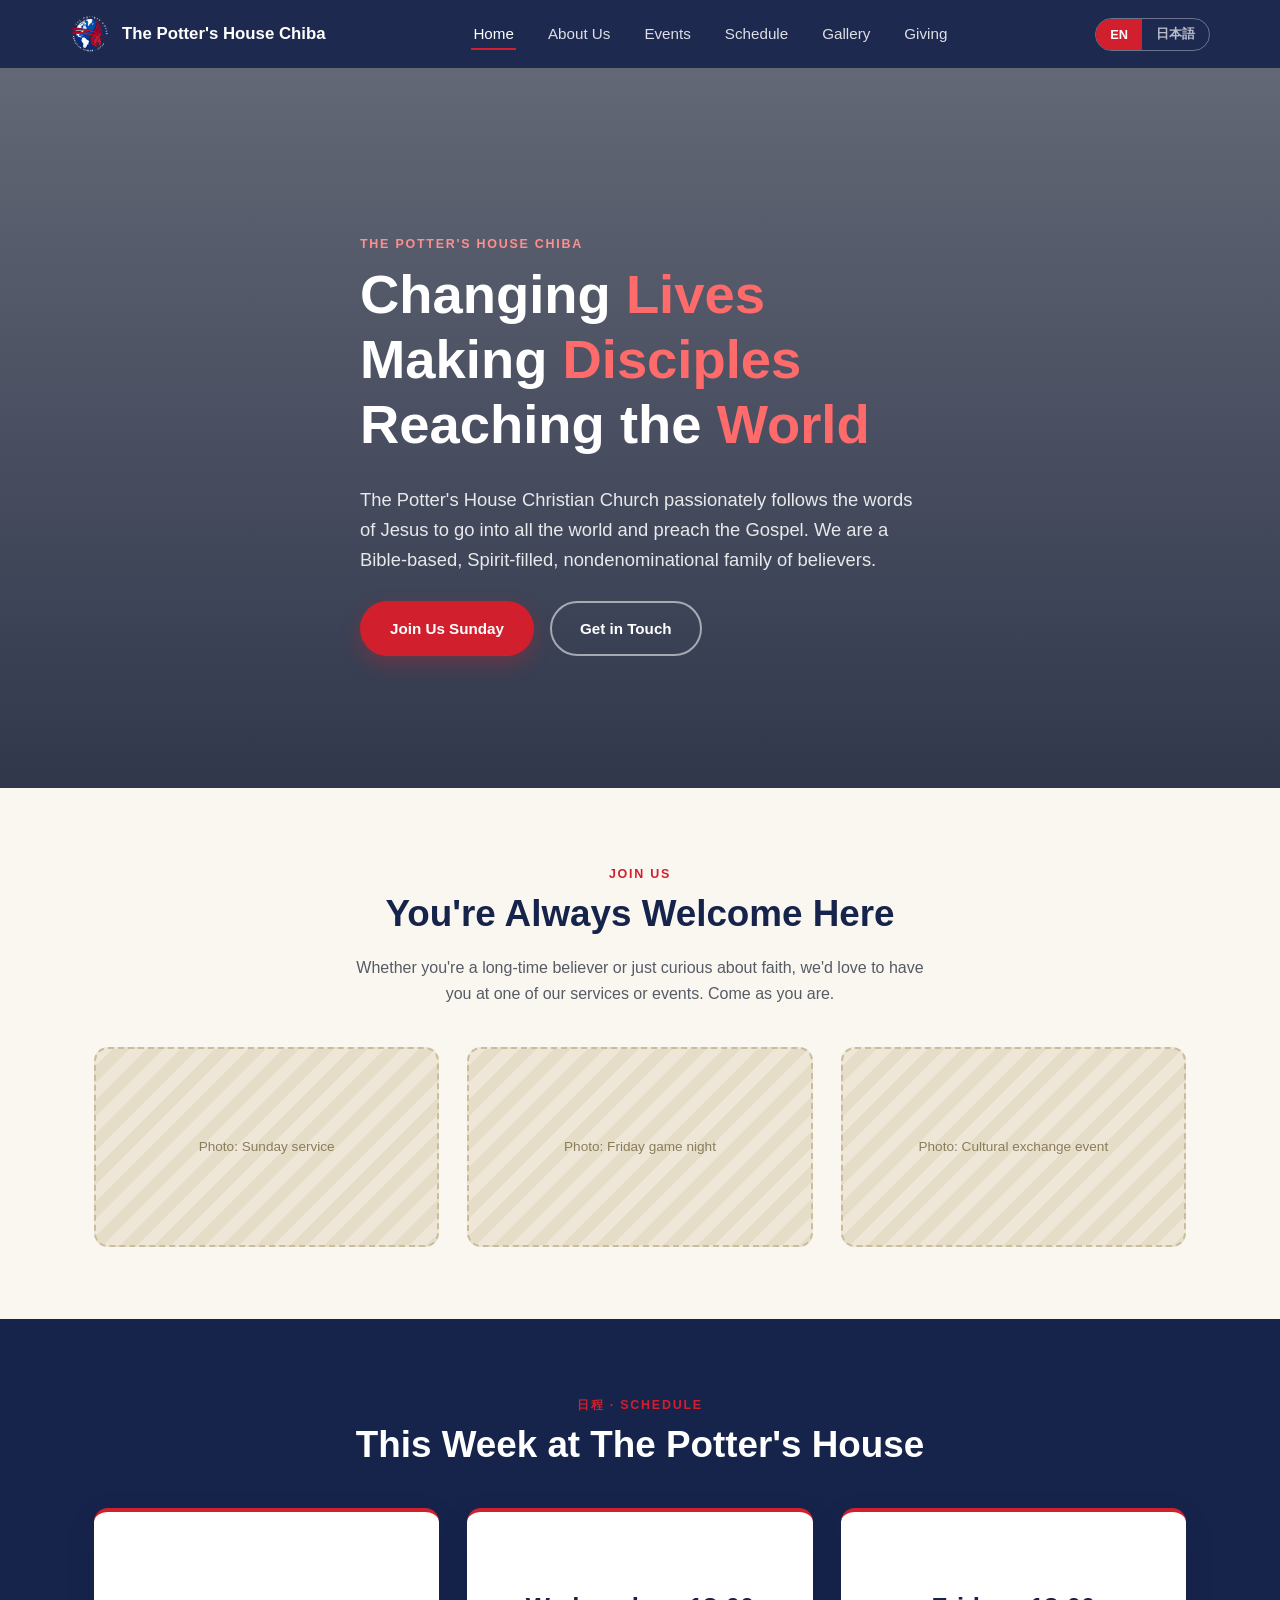
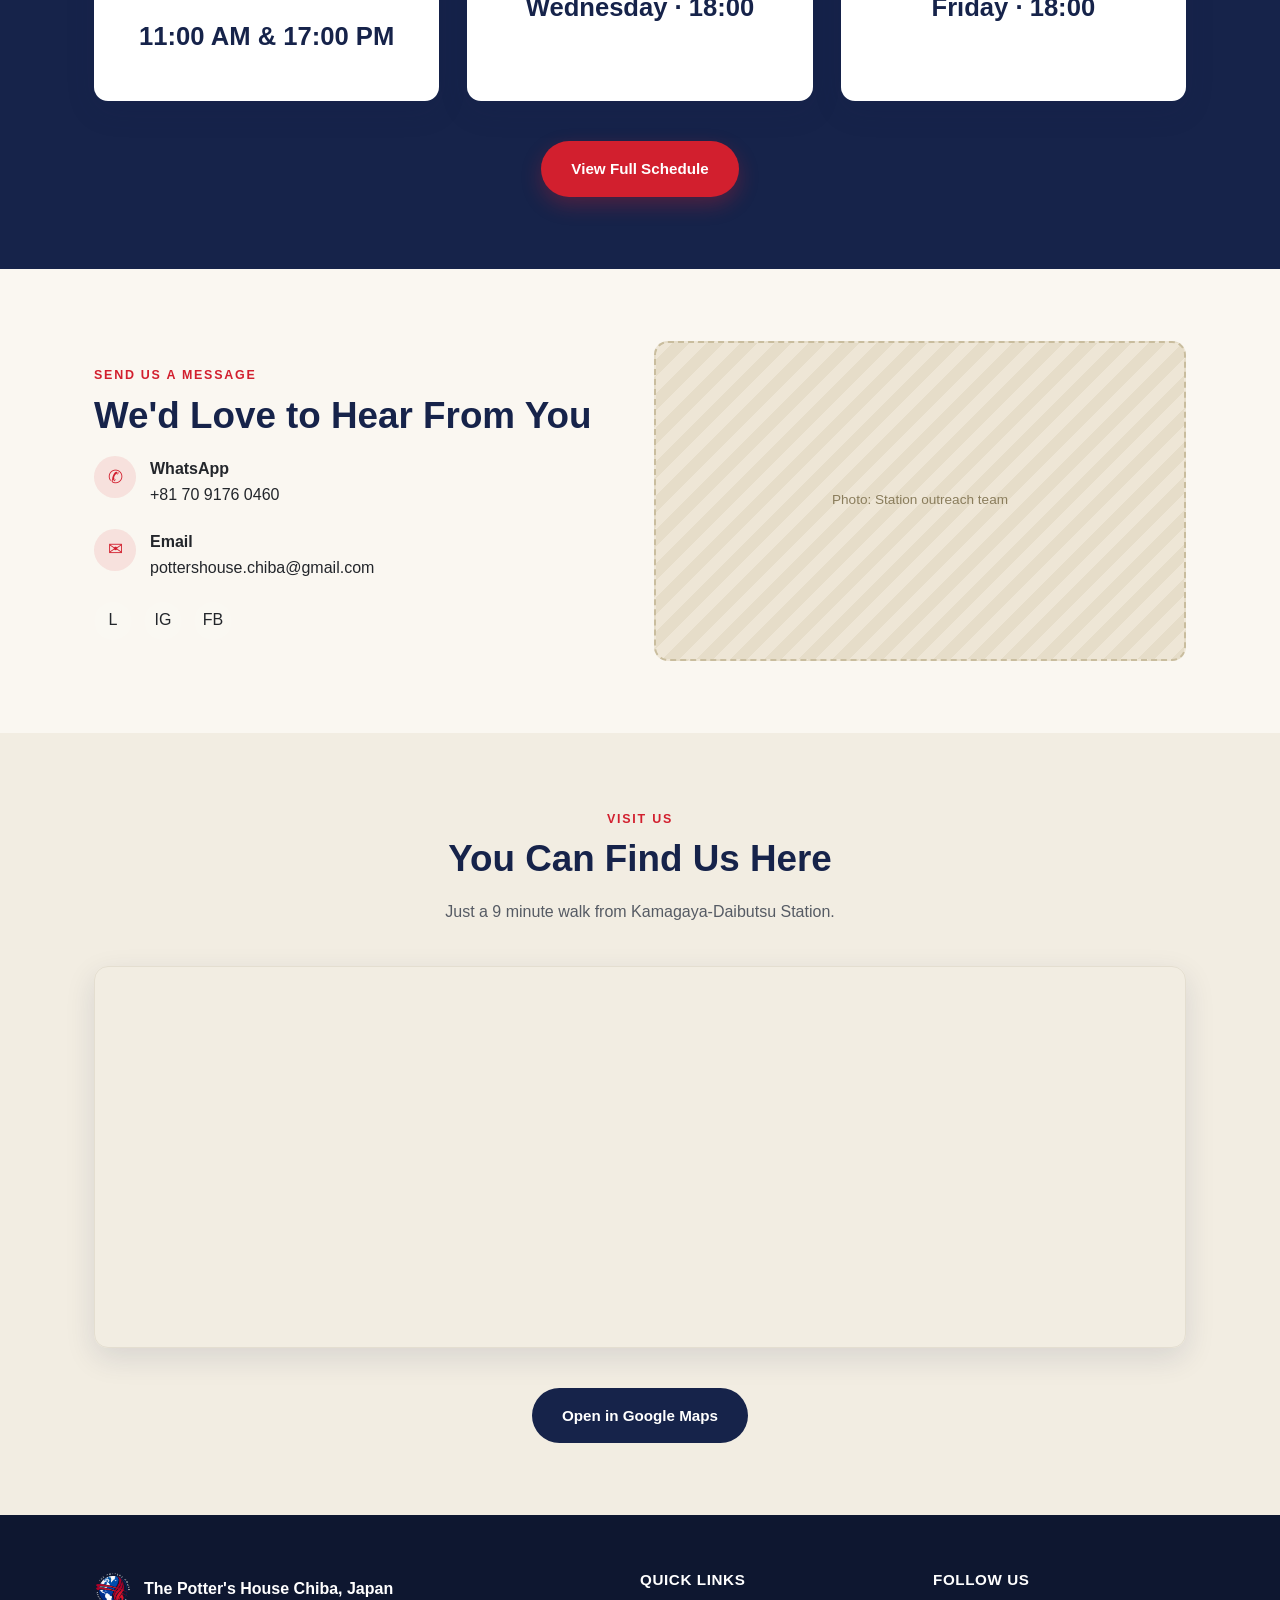
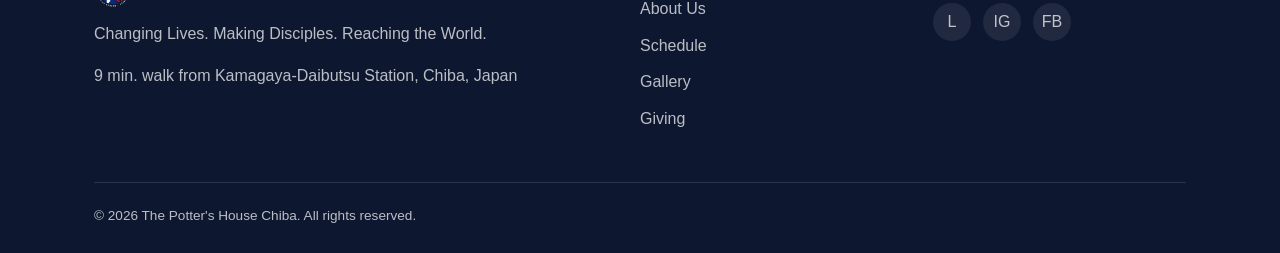
==== index.html @ e12b0f7c "Initial setup" ====
<!doctype html>
<html lang="en">
<head>
<meta charset="UTF-8" />
<meta name="viewport" content="width=device-width, initial-scale=1.0" />
<title>The Potter's House Chiba — Changing Lives, Making Disciples, Reaching the World</title>
<meta name="description" content="The Potter's House Chiba is a warm, welcoming church community in Chiba, Japan — 9 minutes from Kamagaya-Daibutsu Station. Join us Sundays." />
<link rel="icon" href="images/logo.png" />
<link rel="stylesheet" href="css/style.css" />
</head>
<body>

<header class="site-header">
  <div class="container nav">
    <a href="index.html" class="nav-brand">
      <img src="images/logo.png" alt="The Potter's House Chiba logo" />
      <span>The Potter's House Chiba</span>
    </a>
    <ul class="nav-links">
      <li><a href="index.html" aria-current="page" data-i18n="nav.home">Home</a></li>
      <li><a href="about.html" data-i18n="nav.about">About Us</a></li>
      <li><a href="events.html" data-i18n="nav.events">Events</a></li>
      <li><a href="schedule.html" data-i18n="nav.schedule">Schedule</a></li>
      <li><a href="gallery.html" data-i18n="nav.gallery">Gallery</a></li>
      <li><a href="giving.html" data-i18n="nav.giving">Giving</a></li>
    </ul>
    <div class="nav-actions">
      <div class="lang-toggle">
        <button data-lang="en" class="active">EN</button>
        <button data-lang="ja">日本語</button>
      </div>
      <button class="nav-toggle" aria-label="Toggle menu" aria-expanded="false">☰</button>
    </div>
  </div>
</header>

<section class="hero" style="background-image: linear-gradient(rgba(14,23,48,.2), rgba(14,23,48,.2)), url('images/gallery/church-service-1.jpg');">
  <div class="container hero-inner">
    <span class="eyebrow" data-i18n="home.hero.eyebrow" style="color:#ff8f8f;">The Potter's House Chiba</span>
    <h1>
      <span data-i18n="home.hero.line1" data-i18n-html>Changing <span class="tagline-red">Lives</span></span><br/>
      <span data-i18n="home.hero.line2" data-i18n-html>Making <span class="tagline-red">Disciples</span></span><br/>
      <span data-i18n="home.hero.line3" data-i18n-html>Reaching the <span class="tagline-red">World</span></span>
    </h1>
    <p class="lead" data-i18n="home.hero.lead">The Potter's House Christian Church passionately follows the words of Jesus to go into all the world and preach the Gospel. We are a Bible-based, Spirit-filled, nondenominational family of believers.</p>
    <div class="hero-cta">
      <a href="schedule.html" class="btn btn-primary" data-i18n="home.hero.cta1">Join Us Sunday</a>
      <a href="#contact" class="btn btn-ghost" data-i18n="home.hero.cta2">Get in Touch</a>
    </div>
  </div>
</section>

<section class="section">
  <div class="container section-head">
    <span class="eyebrow" data-i18n="home.join.eyebrow">Join Us</span>
    <h2 data-i18n="home.join.title">You're Always Welcome Here</h2>
    <p data-i18n="home.join.body">Whether you're a long-time believer or just curious about faith, we'd love to have you at one of our services or events. Come as you are.</p>
  </div>
  <div class="container grid grid-3">
    <div class="photo-slot" style="min-height:200px;">
      <img src="images/gallery/church-service-2.jpg" alt="Church service" onerror="this.style.display='none'" />
      <span>Photo: Sunday service</span>
    </div>
    <div class="photo-slot" style="min-height:200px;">
      <img src="images/gallery/friday-1.jpg" alt="Friday game night" onerror="this.style.display='none'" />
      <span>Photo: Friday game night</span>
    </div>
    <div class="photo-slot" style="min-height:200px;">
      <img src="images/gallery/culture-1.jpg" alt="Cultural exchange event" onerror="this.style.display='none'" />
      <span>Photo: Cultural exchange event</span>
    </div>
  </div>
</section>

<section class="section section--navy">
  <div class="container section-head">
    <span class="eyebrow" data-i18n="home.schedule.eyebrow">日程 · Schedule</span>
    <h2 data-i18n="home.schedule.title">This Week at The Potter's House</h2>
  </div>
  <div class="container grid grid-3">
    <div class="schedule-card">
      <h3 data-i18n="home.schedule.sunday">Sunday Worship Service</h3>
      <div class="time" data-i18n="home.schedule.sundayTimes">11:00 AM &amp; 17:00 PM</div>
    </div>
    <div class="schedule-card">
      <h3 data-i18n="home.schedule.wednesday">Midweek Bible Study</h3>
      <div class="time" data-i18n="home.schedule.wednesdayTimes">Wednesday · 18:00</div>
    </div>
    <div class="schedule-card">
      <h3 data-i18n="home.schedule.friday">Friday Special Events</h3>
      <div class="time" data-i18n="home.schedule.fridayTimes">Friday · 18:00</div>
    </div>
  </div>
  <div class="container center mt-lg">
    <a href="schedule.html" class="btn btn-primary" data-i18n="home.schedule.cta">View Full Schedule</a>
  </div>
</section>

<section class="section" id="contact">
  <div class="container grid grid-2" style="align-items:center;">
    <div>
      <span class="eyebrow" data-i18n="home.contact.eyebrow">Send Us a Message</span>
      <h2 data-i18n="home.contact.title">We'd Love to Hear From You</h2>

      <div class="info-row">
        <div class="icon">✆</div>
        <div>
          <strong data-i18n="home.contact.whatsappLabel">WhatsApp</strong><br/>
          <a href="https://wa.me/817091760460">+81 70 9176 0460</a>
        </div>
      </div>
      <div class="info-row">
        <div class="icon">✉</div>
        <div>
          <strong data-i18n="home.contact.emailLabel">Email</strong><br/>
          <a href="mailto:pottershouse.chiba@gmail.com">pottershouse.chiba@gmail.com</a>
        </div>
      </div>
      <div class="social-row">
        <a href="https://line.me/ti/p/52zVmssypJ" aria-label="LINE" title="LINE">L</a>
        <a href="https://www.instagram.com/pottershouse.chiba/" aria-label="Instagram" title="Instagram">IG</a>
        <a href="https://www.facebook.com/share/17evRF8eto/?mibextid=wwXIfr" aria-label="Facebook" title="Facebook">FB</a>
      </div>
    </div>
    <div class="photo-slot" style="min-height:320px;">
      <img src="images/gallery/station-1.jpg" alt="Station outreach" onerror="this.style.display='none'" />
      <span>Photo: Station outreach team</span>
    </div>
  </div>
</section>

<section class="section section--cream-deep">
  <div class="container section-head">
    <span class="eyebrow" data-i18n="home.map.eyebrow">Visit Us</span>
    <h2 data-i18n="home.map.title">You Can Find Us Here</h2>
    <p data-i18n="home.map.body">Just a 9 minute walk from Kamagaya-Daibutsu Station.</p>
  </div>
  <div class="container">
    <div class="map-wrap">
      <iframe
        src="https://www.google.com/maps?q=Shin-Kamagaya-Daibutsu+Station,Kamagaya,Chiba,Japan&output=embed"
        loading="lazy" referrerpolicy="no-referrer-when-downgrade" title="Map to The Potter's House Chiba"></iframe>
    </div>
    <div class="center mt-lg">
      <a href="https://maps.app.goo.gl/LSvxY28zUw3hSayD7" class="btn btn-navy" target="_blank" rel="noopener" data-i18n="home.map.cta">Open in Google Maps</a>
    </div>
  </div>
</section>

<footer class="site-footer">
  <div class="container">
    <div class="footer-grid">
      <div>
        <div class="footer-brand">
          <img src="images/logo.png" alt="Logo" />
          <span data-i18n="footer.name">The Potter's House Chiba, Japan</span>
        </div>
        <p data-i18n="footer.tagline">Changing Lives. Making Disciples. Reaching the World.</p>
        <p data-i18n="footer.address">9 min. walk from Kamagaya-Daibutsu Station, Chiba, Japan</p>
      </div>
      <div>
        <h4 data-i18n="footer.quicklinks">Quick Links</h4>
        <ul class="footer-links">
          <li><a href="about.html" data-i18n="nav.about">About Us</a></li>
          <li><a href="schedule.html" data-i18n="nav.schedule">Schedule</a></li>
          <li><a href="gallery.html" data-i18n="nav.gallery">Gallery</a></li>
          <li><a href="giving.html" data-i18n="nav.giving">Giving</a></li>
        </ul>
      </div>
      <div>
        <h4 data-i18n="footer.follow">Follow Us</h4>
        <div class="social-row">
          <a href="https://line.me/ti/p/52zVmssypJ" aria-label="LINE">L</a>
          <a href="https://www.instagram.com/pottershouse.chiba/" aria-label="Instagram">IG</a>
          <a href="https://www.facebook.com/share/17evRF8eto/?mibextid=wwXIfr" aria-label="Facebook">FB</a>
        </div>
      </div>
    </div>
    <div class="footer-bottom">
      <span data-i18n="footer.rights">© 2026 The Potter's House Chiba. All rights reserved.</span>
    </div>
  </div>
</footer>

<script src="js/translations.js"></script>
<script src="js/main.js"></script>
</body>
</html>
---- css/style.css ----
/* ===========================================================
   Potter's House Chiba — Design System
   Warm & modern: off-white base, navy + red from the church logo
   =========================================================== */

:root {
  --navy: #16234a;
  --navy-deep: #0e1730;
  --red: #d21f2e;
  --red-deep: #a3131f;
  --cream: #faf7f1;
  --cream-deep: #f2ede2;
  --ink: #23262b;
  --ink-soft: #565b64;
  --line: #e4ded0;
  --white: #ffffff;

  --font-head: "Poppins", "Hiragino Sans", "Yu Gothic", sans-serif;
  --font-body: "Inter", "Hiragino Sans", "Yu Gothic", sans-serif;

  --radius: 14px;
  --shadow: 0 10px 30px rgba(22, 35, 74, 0.12);
  --container: 1140px;
}

* { box-sizing: border-box; }
html { scroll-behavior: smooth; }

body {
  margin: 0;
  background: var(--cream);
  color: var(--ink);
  font-family: var(--font-body);
  line-height: 1.65;
  -webkit-font-smoothing: antialiased;
}

img { max-width: 100%; display: block; }

h1, h2, h3, h4 {
  font-family: var(--font-head);
  color: var(--navy);
  margin: 0 0 0.5em;
  line-height: 1.2;
  font-weight: 700;
}

h1 { font-size: clamp(2.1rem, 4.5vw, 3.4rem); }
h2 { font-size: clamp(1.6rem, 3vw, 2.3rem); }
h3 { font-size: clamp(1.15rem, 2vw, 1.5rem); }

p { margin: 0 0 1em; }
a { color: inherit; text-decoration: none; }

.container {
  max-width: var(--container);
  margin: 0 auto;
  padding: 0 24px;
}

.eyebrow {
  display: inline-block;
  font-family: var(--font-head);
  font-size: 0.78rem;
  font-weight: 700;
  letter-spacing: 0.14em;
  text-transform: uppercase;
  color: var(--red);
  margin-bottom: 0.6em;
}

.section {
  padding: 72px 0;
}
.section--tight { padding: 48px 0; }
.section--navy { background: var(--navy); color: rgba(255,255,255,0.9); }
.section--navy h2, .section--navy h3 { color: var(--white); }
.section--cream-deep { background: var(--cream-deep); }

.section-head {
  max-width: 640px;
  margin: 0 auto 2.5rem;
  text-align: center;
}
.section-head p { color: var(--ink-soft); }
.section--navy .section-head p { color: rgba(255,255,255,0.75); }

/* ---------- Buttons ---------- */
.btn {
  display: inline-flex;
  align-items: center;
  gap: 8px;
  font-family: var(--font-head);
  font-weight: 600;
  font-size: 0.95rem;
  padding: 13px 28px;
  border-radius: 999px;
  border: 2px solid transparent;
  cursor: pointer;
  transition: transform 0.15s ease, box-shadow 0.15s ease, background 0.15s ease, color 0.15s ease;
}
.btn:hover { transform: translateY(-2px); }
.btn-primary { background: var(--red); color: var(--white); box-shadow: 0 8px 20px rgba(210,31,46,0.3); }
.btn-primary:hover { background: var(--red-deep); }
.btn-ghost { background: transparent; border-color: rgba(255,255,255,0.55); color: var(--white); }
.btn-ghost:hover { background: rgba(255,255,255,0.12); }
.btn-navy { background: var(--navy); color: var(--white); }
.btn-navy:hover { background: var(--navy-deep); }

/* ---------- Header / Nav ---------- */
.site-header {
  position: sticky;
  top: 0;
  z-index: 100;
  background: rgba(22, 35, 74, 0.97);
  backdrop-filter: blur(6px);
}
.nav {
  display: flex;
  align-items: center;
  justify-content: space-between;
  padding: 14px 0;
}
.nav-brand {
  display: flex;
  align-items: center;
  gap: 12px;
  color: var(--white);
  font-family: var(--font-head);
  font-weight: 700;
  font-size: 1.05rem;
}
.nav-brand img { height: 40px; width: 40px; }
.nav-links {
  display: flex;
  align-items: center;
  gap: 30px;
  list-style: none;
  margin: 0;
  padding: 0;
}
.nav-links a {
  color: rgba(255,255,255,0.85);
  font-weight: 500;
  font-size: 0.95rem;
  padding: 6px 2px;
  border-bottom: 2px solid transparent;
  transition: border-color 0.15s ease, color 0.15s ease;
}
.nav-links a:hover,
.nav-links a[aria-current="page"] {
  color: var(--white);
  border-bottom-color: var(--red);
}
.nav-actions { display: flex; align-items: center; gap: 14px; }

.lang-toggle {
  display: flex;
  border: 1px solid rgba(255,255,255,0.35);
  border-radius: 999px;
  overflow: hidden;
  font-family: var(--font-head);
  font-size: 0.8rem;
  font-weight: 700;
}
.lang-toggle button {
  background: transparent;
  border: none;
  color: rgba(255,255,255,0.7);
  padding: 7px 14px;
  cursor: pointer;
  font-family: inherit;
  font-size: inherit;
  font-weight: inherit;
}
.lang-toggle button.active { background: var(--red); color: var(--white); }

.nav-toggle {
  display: none;
  background: none;
  border: none;
  color: var(--white);
  font-size: 1.6rem;
  cursor: pointer;
  padding: 4px 8px;
}

@media (max-width: 860px) {
  .nav-toggle { display: block; }
  .nav-links {
    position: absolute;
    top: 100%;
    left: 0;
    right: 0;
    background: var(--navy-deep);
    flex-direction: column;
    align-items: flex-start;
    gap: 0;
    padding: 8px 24px 20px;
    display: none;
  }
  .nav-links.open { display: flex; }
  .nav-links li { width: 100%; }
  .nav-links a { display: block; padding: 12px 0; border-bottom: 1px solid rgba(255,255,255,0.08); }
  .nav-actions { gap: 10px; }
}

/* ---------- Hero ---------- */
.hero {
  position: relative;
  min-height: 80vh;
  display: flex;
  align-items: center;
  color: var(--white);
  background-size: cover;
  background-position: center;
  overflow: hidden;
}
.hero::before {
  content: "";
  position: absolute; inset: 0;
  background: linear-gradient(180deg, rgba(14,23,48,0.55) 0%, rgba(14,23,48,0.82) 100%);
}
.hero-inner { position: relative; z-index: 1; padding: 100px 0 70px; }
.hero h1 { color: var(--white); }
.hero .tagline-red { color: #ff6b6b; }
.hero p.lead {
  font-size: 1.15rem;
  max-width: 560px;
  color: rgba(255,255,255,0.88);
}
.hero-cta { display: flex; gap: 16px; flex-wrap: wrap; margin-top: 1.6rem; }

.page-hero {
  position: relative;
  padding: 130px 0 60px;
  color: var(--white);
  background-size: cover;
  background-position: center;
  text-align: center;
}
.page-hero::before {
  content: "";
  position: absolute; inset: 0;
  background: rgba(14,23,48,0.72);
}
.page-hero .container { position: relative; z-index: 1; }
.page-hero h1 { color: var(--white); }

/* ---------- Cards / grids ---------- */
.grid {
  display: grid;
  gap: 28px;
}
.grid-3 { grid-template-columns: repeat(3, 1fr); }
.grid-2 { grid-template-columns: repeat(2, 1fr); }
@media (max-width: 860px) {
  .grid-3, .grid-2 { grid-template-columns: 1fr; }
}

.card {
  background: var(--white);
  border-radius: var(--radius);
  box-shadow: var(--shadow);
  padding: 30px;
  border: 1px solid var(--line);
}
.card h3 { margin-bottom: 0.4em; }

.vision-card {
  text-align: center;
  padding: 34px 24px;
}
.vision-card .num {
  font-family: var(--font-head);
  font-weight: 700;
  color: var(--red);
  font-size: 0.85rem;
  letter-spacing: 0.1em;
}

/* ---------- Photo placeholder (real photo not yet supplied) ---------- */
.photo-slot {
  position: relative;
  display: flex;
  align-items: center;
  justify-content: center;
  text-align: center;
  background: repeating-linear-gradient(135deg, #eee6d6, #eee6d6 12px, #e6ddc9 12px, #e6ddc9 24px);
  border: 2px dashed #c9bd9e;
  border-radius: var(--radius);
  color: #8a7d5c;
  font-size: 0.85rem;
  padding: 20px;
  min-height: 220px;
  overflow: hidden;
}
.photo-slot img { position: absolute; inset: 0; width: 100%; height: 100%; object-fit: cover; border: none; }
.photo-slot span { position: relative; z-index: 1; max-width: 220px; }

/* ---------- Footer ---------- */
.site-footer {
  background: var(--navy-deep);
  color: rgba(255,255,255,0.72);
  padding: 56px 0 26px;
}
.footer-grid {
  display: grid;
  grid-template-columns: 2fr 1fr 1fr;
  gap: 40px;
  margin-bottom: 40px;
}
@media (max-width: 760px) {
  .footer-grid { grid-template-columns: 1fr; gap: 30px; }
}
.footer-brand { display: flex; align-items: center; gap: 12px; color: var(--white); font-family: var(--font-head); font-weight: 700; margin-bottom: 12px; }
.footer-brand img { height: 38px; width: 38px; }
.site-footer h4 { color: var(--white); font-size: 0.95rem; letter-spacing: 0.04em; text-transform: uppercase; }
.site-footer a:hover { color: var(--white); }
.footer-links { list-style: none; padding: 0; margin: 0; }
.footer-links li { margin-bottom: 10px; }
.social-row { display: flex; gap: 12px; margin-top: 14px; }
.social-row a {
  width: 38px; height: 38px;
  display: flex; align-items: center; justify-content: center;
  background: rgba(255,255,255,0.08);
  border-radius: 50%;
  transition: background 0.15s ease;
}
.social-row a:hover { background: var(--red); }
.footer-bottom {
  border-top: 1px solid rgba(255,255,255,0.12);
  padding-top: 22px;
  font-size: 0.85rem;
  display: flex;
  justify-content: space-between;
  flex-wrap: wrap;
  gap: 10px;
}

/* ---------- Utility ---------- */
.stack { display: flex; flex-direction: column; gap: 10px; }
.center { text-align: center; }
.mt-lg { margin-top: 2.5rem; }
.badge {
  display: inline-block;
  background: rgba(210,31,46,0.1);
  color: var(--red-deep);
  font-family: var(--font-head);
  font-weight: 600;
  font-size: 0.78rem;
  padding: 4px 12px;
  border-radius: 999px;
}

/* ---------- Statement of Faith list ---------- */
.faith-list { list-style: none; padding: 0; margin: 0; display: flex; flex-direction: column; gap: 20px; }
.faith-list li {
  position: relative;
  padding-left: 28px;
  color: var(--ink-soft);
}
.faith-list li::before {
  content: "✝";
  position: absolute;
  left: 0;
  color: var(--red);
  font-weight: 700;
}

.review-notice {
  background: #fff6ea;
  border: 1px solid #f0d9a8;
  color: #7a5c1e;
  border-radius: 10px;
  padding: 14px 18px;
  font-size: 0.85rem;
  margin-bottom: 1.5rem;
}

/* ---------- Gallery ---------- */
.filter-row {
  display: flex;
  flex-wrap: wrap;
  gap: 10px;
  justify-content: center;
  margin-bottom: 2.5rem;
}
.filter-btn {
  font-family: var(--font-head);
  font-weight: 600;
  font-size: 0.85rem;
  padding: 9px 20px;
  border-radius: 999px;
  border: 1px solid var(--line);
  background: var(--white);
  color: var(--ink-soft);
  cursor: pointer;
  transition: all 0.15s ease;
}
.filter-btn:hover { border-color: var(--red); color: var(--red); }
.filter-btn.active { background: var(--navy); border-color: var(--navy); color: var(--white); }

.gallery-grid {
  display: grid;
  grid-template-columns: repeat(3, 1fr);
  gap: 22px;
}
@media (max-width: 860px) { .gallery-grid { grid-template-columns: repeat(2, 1fr); } }
@media (max-width: 560px) { .gallery-grid { grid-template-columns: 1fr; } }

.gallery-item { border-radius: var(--radius); overflow: hidden; box-shadow: var(--shadow); }
.gallery-item .photo-slot { border-radius: 0; min-height: 210px; margin: 0; }
.gallery-caption { background: var(--white); padding: 14px 18px; }
.gallery-caption h4 { margin: 0 0 2px; font-size: 0.98rem; color: var(--navy); }
.gallery-caption p { margin: 0; font-size: 0.82rem; color: var(--ink-soft); }

/* ---------- Contact / info blocks ---------- */
.info-row {
  display: flex;
  align-items: flex-start;
  gap: 14px;
  margin-bottom: 20px;
}
.info-row .icon {
  flex-shrink: 0;
  width: 42px; height: 42px;
  border-radius: 50%;
  background: rgba(210,31,46,0.1);
  color: var(--red);
  display: flex; align-items: center; justify-content: center;
  font-size: 1.1rem;
}
.section--navy .info-row .icon { background: rgba(255,255,255,0.12); color: var(--white); }

.schedule-card {
  background: var(--white);
  border-radius: var(--radius);
  box-shadow: var(--shadow);
  padding: 34px;
  text-align: center;
  border-top: 4px solid var(--red);
}
.schedule-card .time {
  font-family: var(--font-head);
  font-weight: 700;
  color: var(--navy);
  font-size: 1.6rem;
  margin: 10px 0;
}

.map-wrap {
  border-radius: var(--radius);
  overflow: hidden;
  box-shadow: var(--shadow);
  border: 1px solid var(--line);
}
.map-wrap iframe { width: 100%; height: 380px; border: 0; display: block; }

.bank-card {
  background: var(--white);
  border-radius: var(--radius);
  box-shadow: var(--shadow);
  padding: 34px;
  border-left: 5px solid var(--navy);
}
.bank-card dl { display: grid; grid-template-columns: 160px 1fr; row-gap: 10px; margin: 0; }
.bank-card dt { color: var(--ink-soft); font-size: 0.85rem; }
.bank-card dd { margin: 0; font-weight: 600; }

.flyer-grid { display: grid; grid-template-columns: repeat(2, 1fr); gap: 26px; }
@media (max-width: 700px) { .flyer-grid { grid-template-columns: 1fr; } }
.flyer-card { border-radius: var(--radius); overflow: hidden; box-shadow: var(--shadow); background: var(--white); }
.flyer-card .photo-slot { min-height: 320px; border-radius: 0; }
.flyer-card .flyer-caption { padding: 18px 22px; }
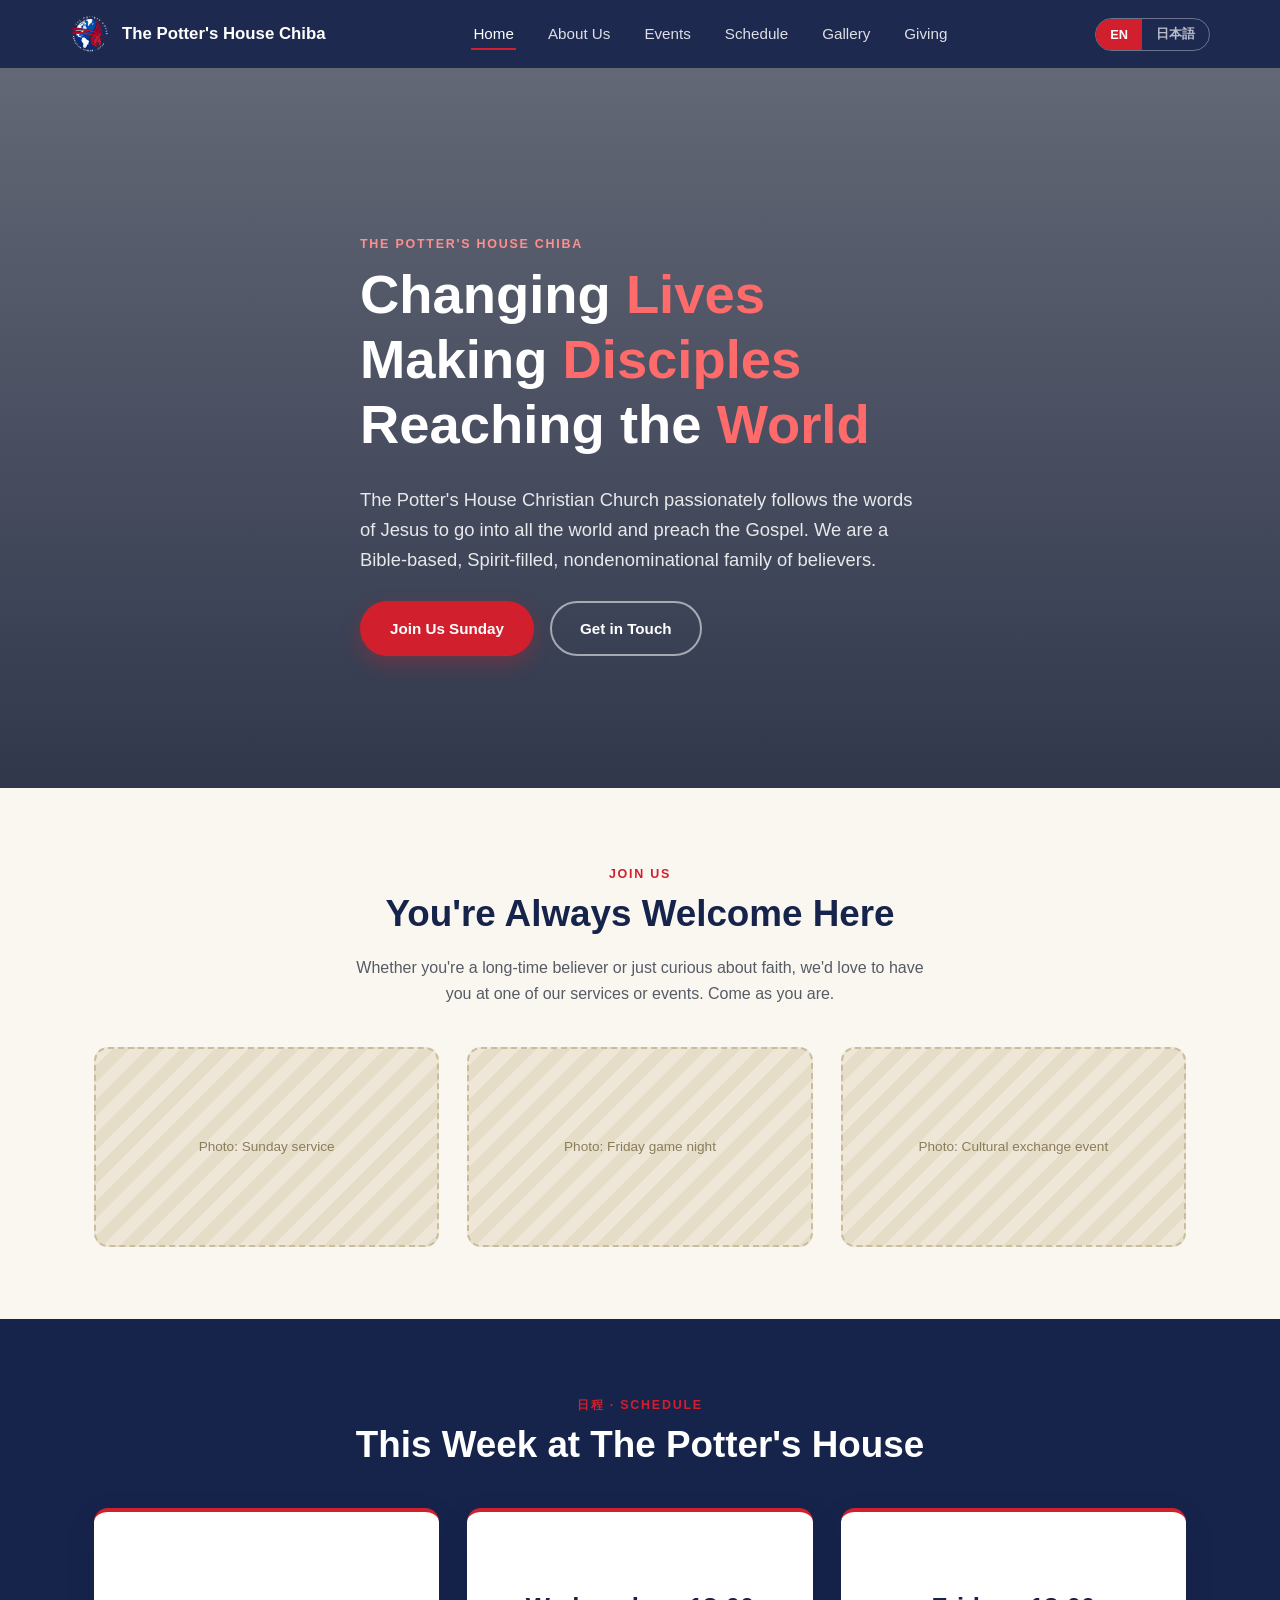
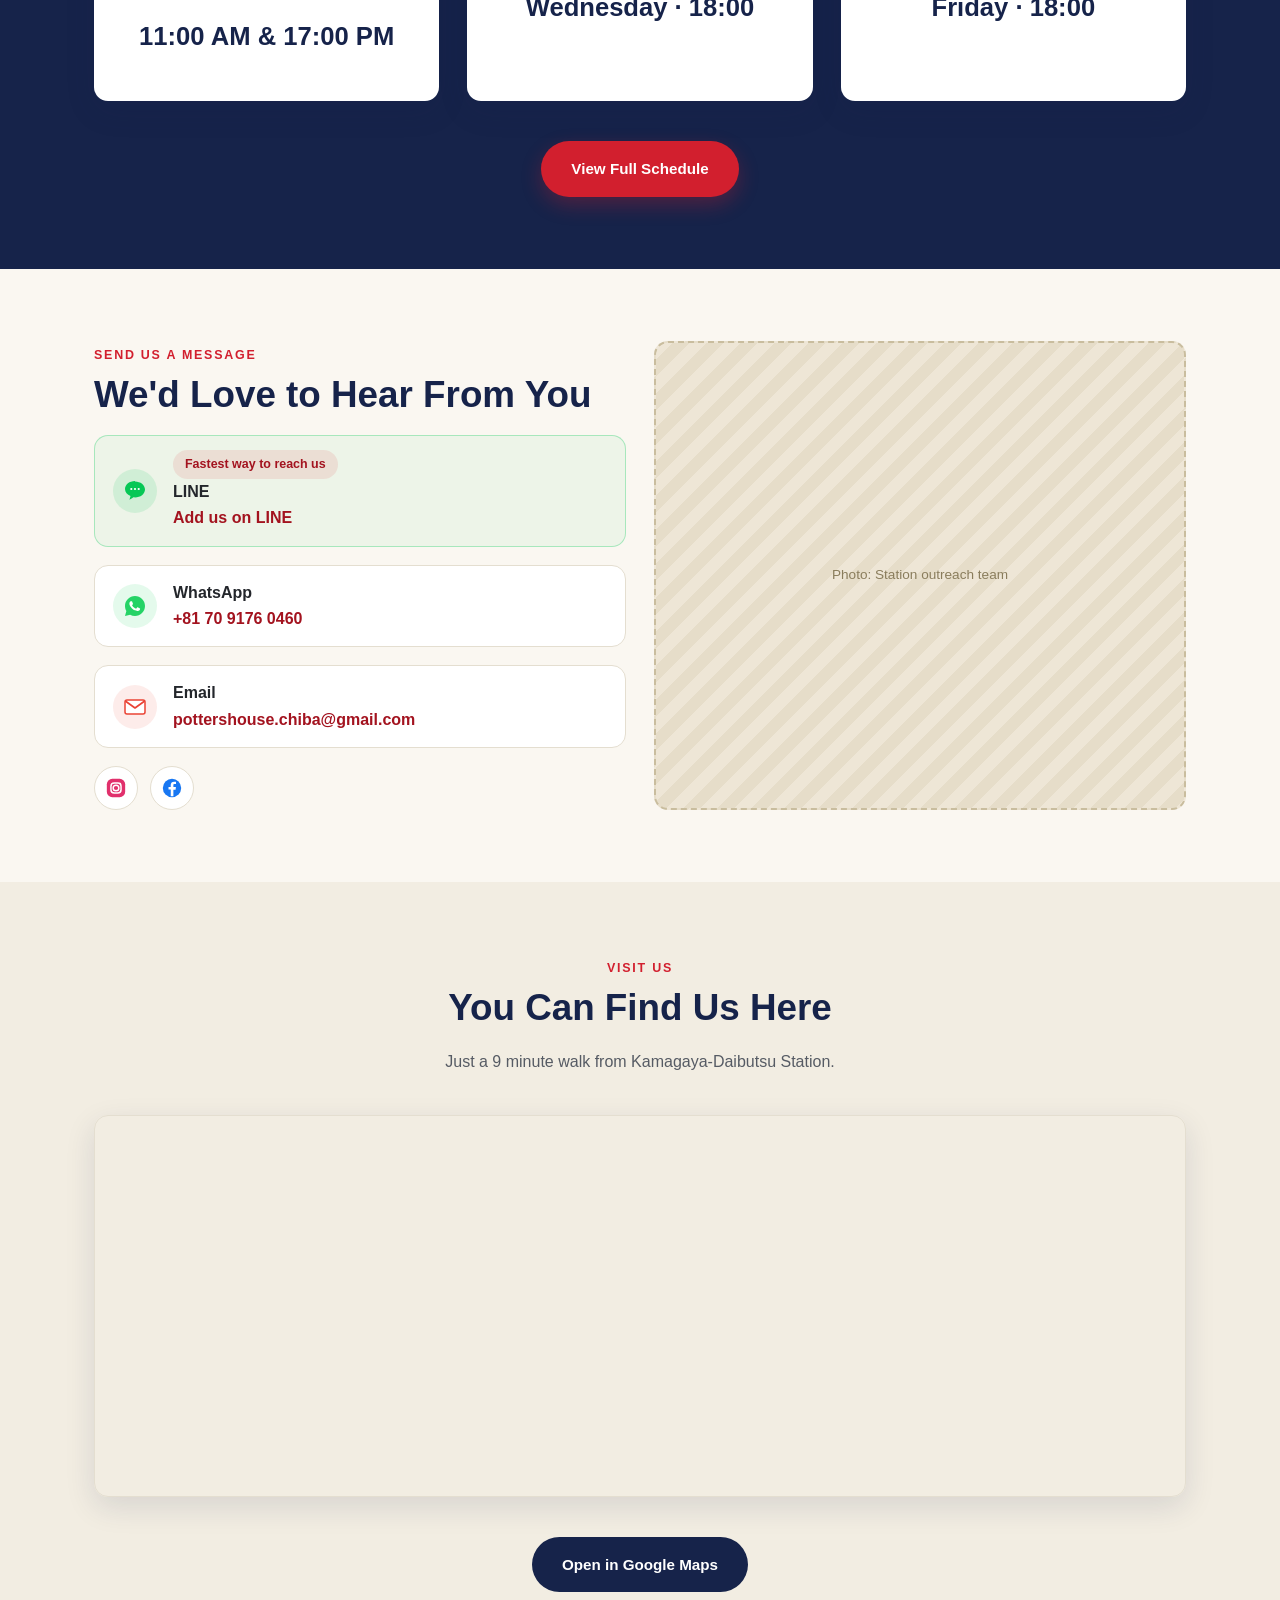
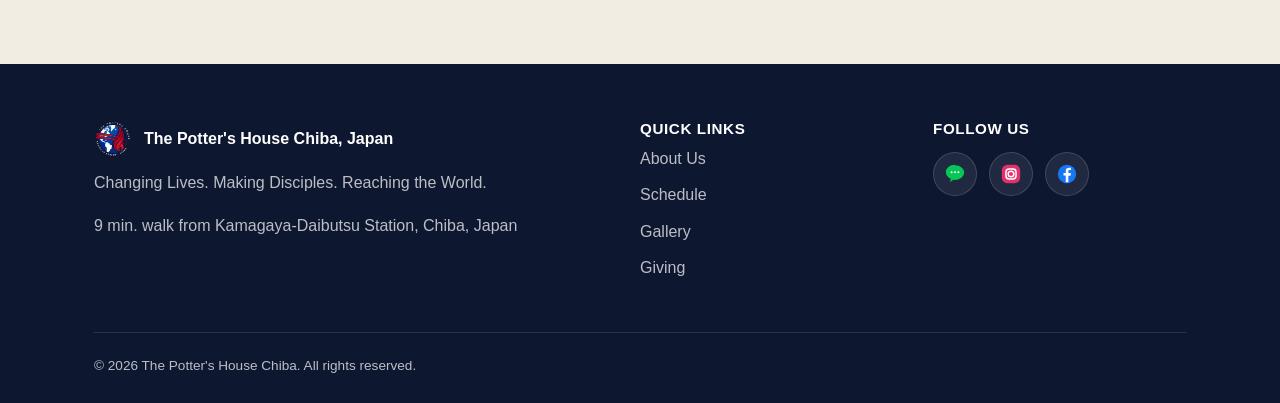
==== commit 0fda683f: "fix margin for mobile" ====
--- a/index.html
+++ b/index.html
@@ -97,32 +97,68 @@
 </section>
 
 <section class="section" id="contact">
-  <div class="container grid grid-2" style="align-items:center;">
+  <div class="container grid grid-2" style="align-items:stretch;">
     <div>
       <span class="eyebrow" data-i18n="home.contact.eyebrow">Send Us a Message</span>
       <h2 data-i18n="home.contact.title">We'd Love to Hear From You</h2>
 
-      <div class="info-row">
-        <div class="icon">✆</div>
+      <a class="info-row info-row--primary" href="https://line.me/ti/p/52zVmssypJ" target="_blank" rel="noopener">
+        <div class="icon icon--line">
+          <svg viewBox="0 0 24 24" xmlns="http://www.w3.org/2000/svg" aria-hidden="true">
+            <path d="M12 2C6.48 2 2 5.6 2 10c0 3.1 2.24 5.78 5.5 7.1-.24.9-.87 3.2-.9 3.4-.03.24.09.24.2.17.08-.05 2.53-1.67 3.56-2.35.53.08 1.08.12 1.64.12 5.52 0 10-3.6 10-8s-4.48-8-10-8Z" fill="#06C755"/>
+            <circle cx="8.3" cy="10" r="1.1" fill="#fff"/>
+            <circle cx="12" cy="10" r="1.1" fill="#fff"/>
+            <circle cx="15.7" cy="10" r="1.1" fill="#fff"/>
+          </svg>
+        </div>
+        <div>
+          <span class="badge" data-i18n="home.contact.recommended">Fastest way to reach us</span><br/>
+          <strong data-i18n="home.contact.lineLabel">LINE</strong><br/>
+          <span class="value" data-i18n="home.contact.lineCta">Add us on LINE</span>
+        </div>
+      </a>
+      <a class="info-row" href="https://wa.me/817091760460">
+        <div class="icon icon--whatsapp">
+          <svg viewBox="0 0 24 24" xmlns="http://www.w3.org/2000/svg" aria-hidden="true">
+            <path d="M12 2C6.48 2 2 6.48 2 12c0 1.85.5 3.58 1.36 5.07L2 22l5.09-1.33A9.94 9.94 0 0 0 12 22c5.52 0 10-4.48 10-10S17.52 2 12 2Z" fill="#25D366"/>
+            <path d="M9.1 7.6c-.2-.45-.4-.46-.6-.47h-.5c-.18 0-.46.07-.7.32-.24.25-.9.9-.9 2.2 0 1.3.94 2.55 1.07 2.73.13.18 1.83 2.9 4.5 3.96 2.23.88 2.68.7 3.16.66.48-.05 1.55-.63 1.77-1.24.22-.6.22-1.13.15-1.24-.06-.11-.24-.18-.5-.32-.26-.13-1.55-.76-1.79-.85-.24-.09-.42-.13-.6.13-.18.26-.68.85-.84 1.03-.15.18-.3.2-.56.07-.26-.13-1.1-.4-2.1-1.28-.78-.68-1.3-1.53-1.46-1.79-.15-.26-.02-.4.11-.53.12-.12.26-.3.4-.46.13-.15.17-.26.26-.43.09-.18.04-.33-.02-.46-.07-.13-.6-1.48-.84-2.03Z" fill="#fff"/>
+          </svg>
+        </div>
         <div>
           <strong data-i18n="home.contact.whatsappLabel">WhatsApp</strong><br/>
-          <a href="https://wa.me/817091760460">+81 70 9176 0460</a>
-        </div>
-      </div>
-      <div class="info-row">
-        <div class="icon">✉</div>
+          <span class="value">+81 70 9176 0460</span>
+        </div>
+      </a>
+      <a class="info-row" href="mailto:pottershouse.chiba@gmail.com">
+        <div class="icon icon--gmail">
+          <svg viewBox="0 0 24 24" xmlns="http://www.w3.org/2000/svg" aria-hidden="true">
+            <rect x="2" y="5" width="20" height="14" rx="2" fill="#fff" stroke="#EA4335" stroke-width="1.5"/>
+            <path d="M3 6.5 12 13 21 6.5" stroke="#EA4335" stroke-width="1.7" fill="none" stroke-linecap="round" stroke-linejoin="round"/>
+          </svg>
+        </div>
         <div>
           <strong data-i18n="home.contact.emailLabel">Email</strong><br/>
-          <a href="mailto:pottershouse.chiba@gmail.com">pottershouse.chiba@gmail.com</a>
-        </div>
-      </div>
+          <span class="value">pottershouse.chiba@gmail.com</span>
+        </div>
+      </a>
       <div class="social-row">
-        <a href="https://line.me/ti/p/52zVmssypJ" aria-label="LINE" title="LINE">L</a>
-        <a href="https://www.instagram.com/pottershouse.chiba/" aria-label="Instagram" title="Instagram">IG</a>
-        <a href="https://www.facebook.com/share/17evRF8eto/?mibextid=wwXIfr" aria-label="Facebook" title="Facebook">FB</a>
-      </div>
-    </div>
-    <div class="photo-slot" style="min-height:320px;">
+        <a href="https://www.instagram.com/pottershouse.chiba/" aria-label="Instagram" title="Instagram">
+          <svg viewBox="0 0 24 24" xmlns="http://www.w3.org/2000/svg" aria-hidden="true">
+            <rect x="2" y="2" width="20" height="20" rx="6" fill="#E1306C"/>
+            <rect x="6.5" y="6.5" width="11" height="11" rx="3.5" fill="none" stroke="#fff" stroke-width="1.6"/>
+            <circle cx="12" cy="12" r="3.1" fill="none" stroke="#fff" stroke-width="1.6"/>
+            <circle cx="16.6" cy="7.4" r="1" fill="#fff"/>
+          </svg>
+        </a>
+        <a href="https://www.facebook.com/share/17evRF8eto/?mibextid=wwXIfr" aria-label="Facebook" title="Facebook">
+          <svg viewBox="0 0 24 24" xmlns="http://www.w3.org/2000/svg" aria-hidden="true">
+            <circle cx="12" cy="12" r="10" fill="#1877F2"/>
+            <path d="M13.5 21v-7.2h2.4l.36-2.8h-2.76V9.1c0-.8.22-1.36 1.38-1.36h1.48V5.2c-.26-.03-1.13-.1-2.16-.1-2.14 0-3.6 1.3-3.6 3.7v2.1H8.2v2.8h2.44V21h2.86Z" fill="#fff"/>
+          </svg>
+        </a>
+      </div>
+    </div>
+    <div class="photo-slot" style="min-height:320px; height:100%;">
       <img src="images/gallery/station-1.jpg" alt="Station outreach" onerror="this.style.display='none'" />
       <span>Photo: Station outreach team</span>
     </div>
@@ -170,9 +206,28 @@
       <div>
         <h4 data-i18n="footer.follow">Follow Us</h4>
         <div class="social-row">
-          <a href="https://line.me/ti/p/52zVmssypJ" aria-label="LINE">L</a>
-          <a href="https://www.instagram.com/pottershouse.chiba/" aria-label="Instagram">IG</a>
-          <a href="https://www.facebook.com/share/17evRF8eto/?mibextid=wwXIfr" aria-label="Facebook">FB</a>
+          <a href="https://line.me/ti/p/52zVmssypJ" aria-label="LINE">
+            <svg viewBox="0 0 24 24" xmlns="http://www.w3.org/2000/svg" aria-hidden="true">
+              <path d="M12 2C6.48 2 2 5.6 2 10c0 3.1 2.24 5.78 5.5 7.1-.24.9-.87 3.2-.9 3.4-.03.24.09.24.2.17.08-.05 2.53-1.67 3.56-2.35.53.08 1.08.12 1.64.12 5.52 0 10-3.6 10-8s-4.48-8-10-8Z" fill="#06C755"/>
+              <circle cx="8.3" cy="10" r="1.1" fill="#fff"/>
+              <circle cx="12" cy="10" r="1.1" fill="#fff"/>
+              <circle cx="15.7" cy="10" r="1.1" fill="#fff"/>
+            </svg>
+          </a>
+          <a href="https://www.instagram.com/pottershouse.chiba/" aria-label="Instagram">
+            <svg viewBox="0 0 24 24" xmlns="http://www.w3.org/2000/svg" aria-hidden="true">
+              <rect x="2" y="2" width="20" height="20" rx="6" fill="#E1306C"/>
+              <rect x="6.5" y="6.5" width="11" height="11" rx="3.5" fill="none" stroke="#fff" stroke-width="1.6"/>
+              <circle cx="12" cy="12" r="3.1" fill="none" stroke="#fff" stroke-width="1.6"/>
+              <circle cx="16.6" cy="7.4" r="1" fill="#fff"/>
+            </svg>
+          </a>
+          <a href="https://www.facebook.com/share/17evRF8eto/?mibextid=wwXIfr" aria-label="Facebook">
+            <svg viewBox="0 0 24 24" xmlns="http://www.w3.org/2000/svg" aria-hidden="true">
+              <circle cx="12" cy="12" r="10" fill="#1877F2"/>
+              <path d="M13.5 21v-7.2h2.4l.36-2.8h-2.76V9.1c0-.8.22-1.36 1.38-1.36h1.48V5.2c-.26-.03-1.13-.1-2.16-.1-2.14 0-3.6 1.3-3.6 3.7v2.1H8.2v2.8h2.44V21h2.86Z" fill="#fff"/>
+            </svg>
+          </a>
         </div>
       </div>
     </div>
--- a/css/style.css
+++ b/css/style.css
@@ -25,6 +25,11 @@
 
 * { box-sizing: border-box; }
 html { scroll-behavior: smooth; }
+
+html, body {
+  max-width: 100%;
+  overflow-x: hidden;
+}
 
 body {
   margin: 0;
@@ -221,7 +226,7 @@
   position: absolute; inset: 0;
   background: linear-gradient(180deg, rgba(14,23,48,0.55) 0%, rgba(14,23,48,0.82) 100%);
 }
-.hero-inner { position: relative; z-index: 1; padding: 100px 0 70px; }
+.hero-inner { position: relative; z-index: 1; padding-top: 100px; padding-bottom: 70px; }
 .hero h1 { color: var(--white); }
 .hero .tagline-red { color: #ff6b6b; }
 .hero p.lead {
@@ -321,13 +326,22 @@
 .footer-links li { margin-bottom: 10px; }
 .social-row { display: flex; gap: 12px; margin-top: 14px; }
 .social-row a {
-  width: 38px; height: 38px;
+  width: 44px; height: 44px;
   display: flex; align-items: center; justify-content: center;
+  background: var(--white);
+  border: 1px solid var(--line);
+  border-radius: 50%;
+  transition: transform 0.15s ease, box-shadow 0.15s ease;
+}
+.social-row a svg { width: 22px; height: 22px; display: block; }
+.social-row a:hover { transform: translateY(-3px); box-shadow: var(--shadow); }
+
+/* Footer sits on navy, so social icons need a dark-friendly badge */
+.site-footer .social-row a {
   background: rgba(255,255,255,0.08);
-  border-radius: 50%;
-  transition: background 0.15s ease;
-}
-.social-row a:hover { background: var(--red); }
+  border-color: rgba(255,255,255,0.15);
+}
+.site-footer .social-row a:hover { background: rgba(255,255,255,0.16); }
 .footer-bottom {
   border-top: 1px solid rgba(255,255,255,0.12);
   padding-top: 22px;
@@ -418,20 +432,35 @@
 /* ---------- Contact / info blocks ---------- */
 .info-row {
   display: flex;
-  align-items: flex-start;
-  gap: 14px;
-  margin-bottom: 20px;
-}
+  align-items: center;
+  gap: 16px;
+  margin-bottom: 18px;
+  padding: 14px 18px;
+  background: var(--white);
+  border: 1px solid var(--line);
+  border-radius: var(--radius);
+  transition: transform 0.15s ease, box-shadow 0.15s ease;
+}
+.info-row:hover { transform: translateY(-2px); box-shadow: var(--shadow); }
 .info-row .icon {
   flex-shrink: 0;
-  width: 42px; height: 42px;
+  width: 44px; height: 44px;
   border-radius: 50%;
   background: rgba(210,31,46,0.1);
-  color: var(--red);
   display: flex; align-items: center; justify-content: center;
-  font-size: 1.1rem;
-}
-.section--navy .info-row .icon { background: rgba(255,255,255,0.12); color: var(--white); }
+}
+.info-row .icon svg { width: 24px; height: 24px; display: block; }
+.info-row .icon--whatsapp { background: rgba(37,211,102,0.12); }
+.info-row .icon--gmail { background: rgba(234,67,53,0.1); }
+.info-row .icon--line { background: rgba(6,199,85,0.12); }
+.info-row--primary {
+  background: rgba(6,199,85,0.05);
+  border-color: rgba(6,199,85,0.3);
+}
+.info-row .value { font-weight: 600; color: var(--red-deep); overflow-wrap: break-word; word-break: break-word; }
+.info-row:hover .value { text-decoration: underline; }
+.info-row > div:last-child { min-width: 0; flex: 1; }
+.section--navy .info-row { background: rgba(255,255,255,0.06); border-color: rgba(255,255,255,0.12); }
 
 .schedule-card {
   background: var(--white);
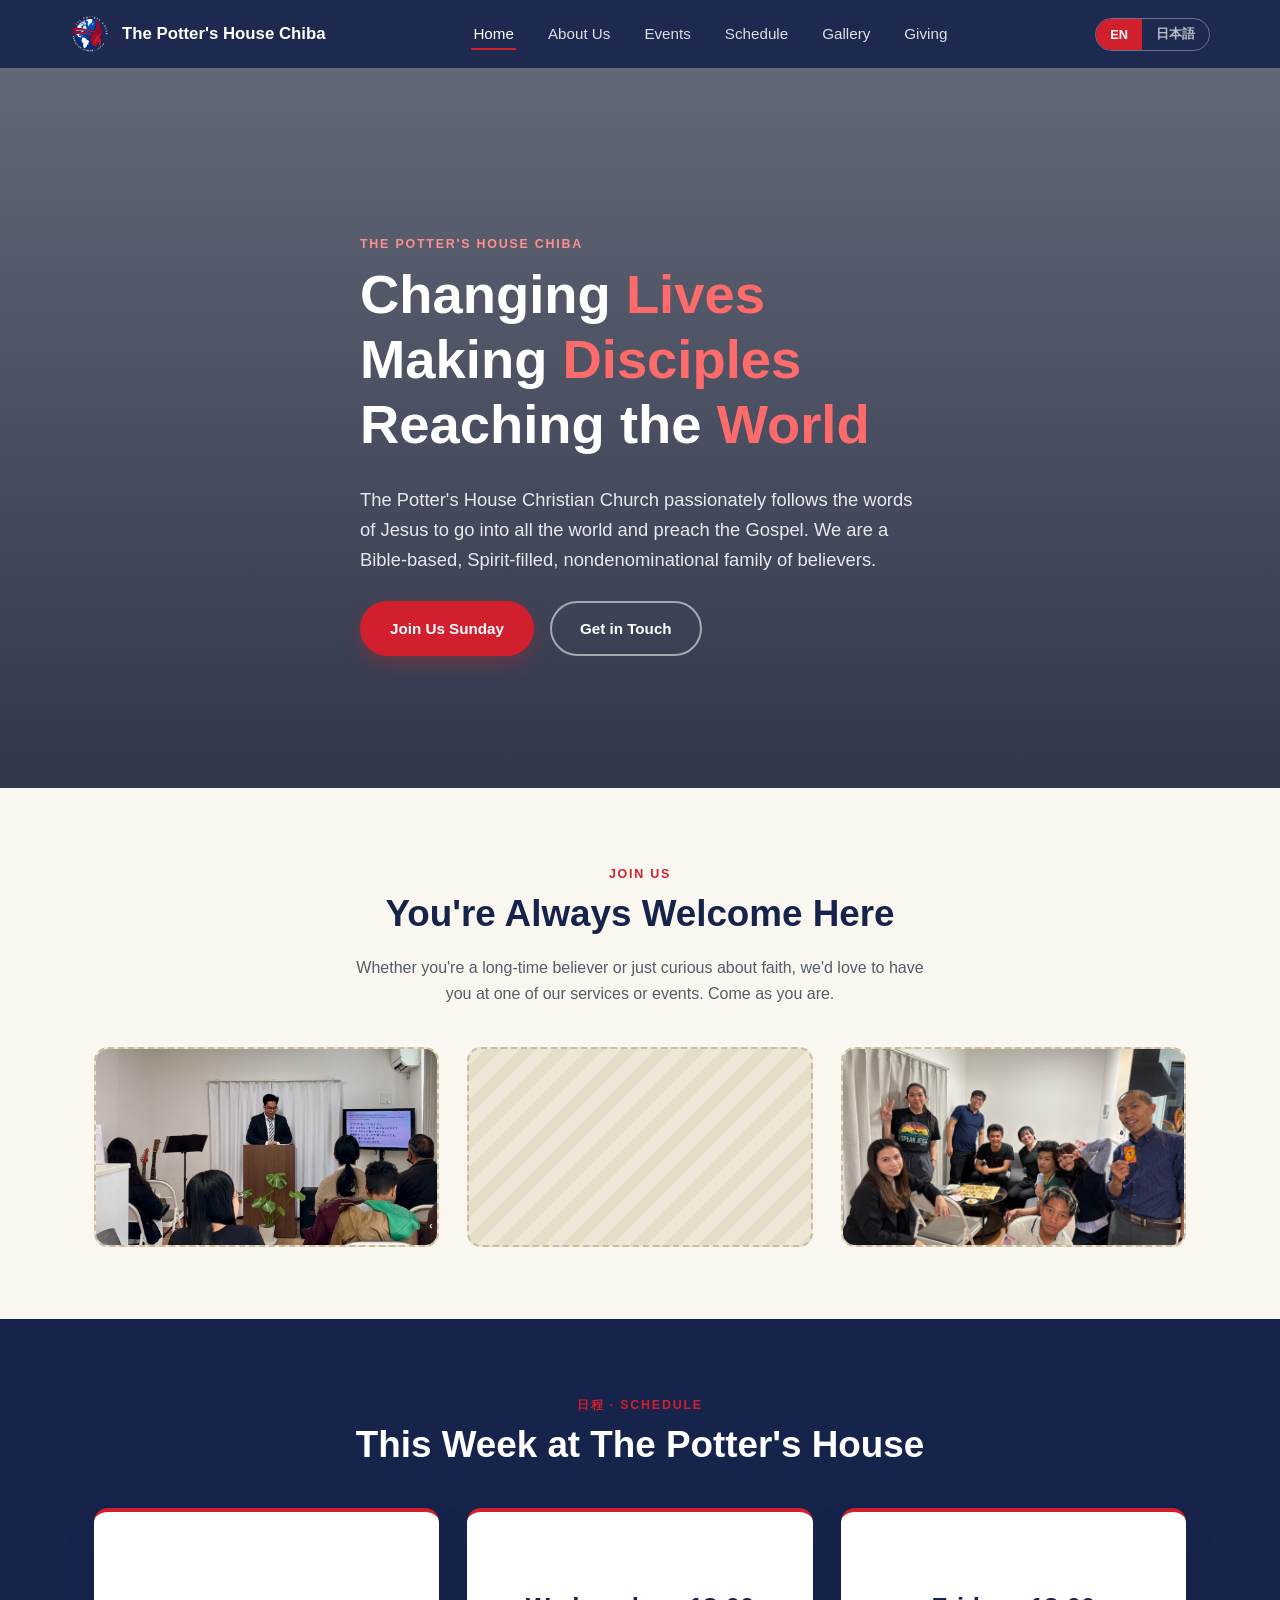
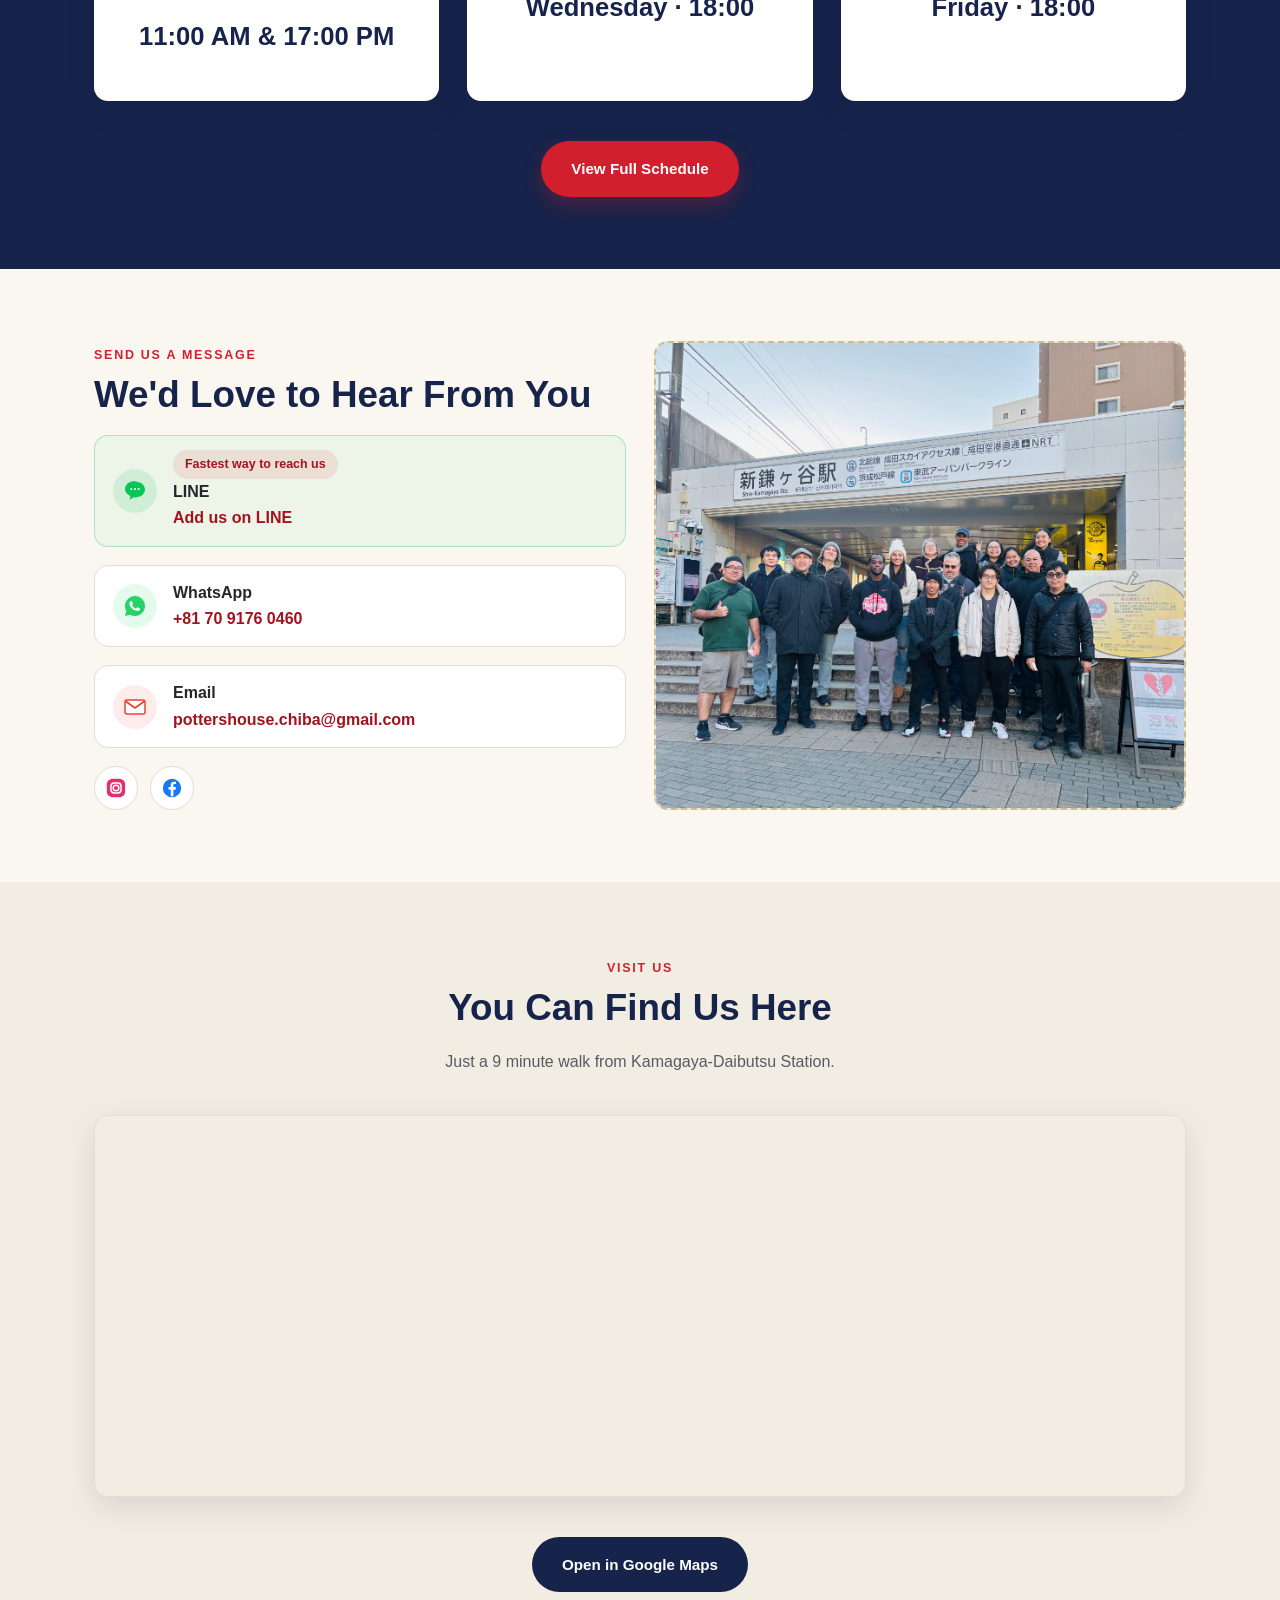
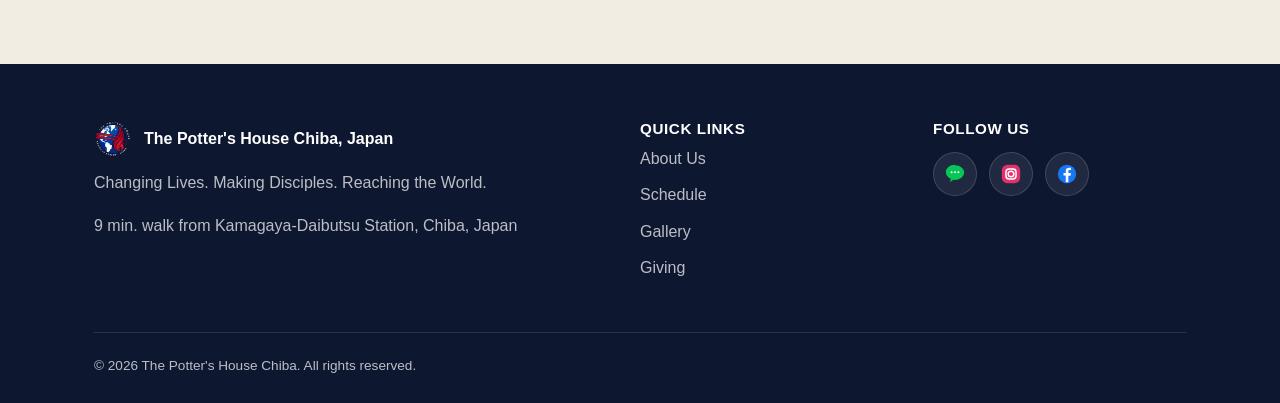
==== commit 5775f929: "fill photos" ====
--- a/index.html
+++ b/index.html
@@ -57,17 +57,17 @@
     <p data-i18n="home.join.body">Whether you're a long-time believer or just curious about faith, we'd love to have you at one of our services or events. Come as you are.</p>
   </div>
   <div class="container grid grid-3">
-    <div class="photo-slot" style="min-height:200px;">
+    <div class="photo-slot photo-grid-item">
       <img src="images/gallery/church-service-2.jpg" alt="Church service" onerror="this.style.display='none'" />
-      <span>Photo: Sunday service</span>
-    </div>
-    <div class="photo-slot" style="min-height:200px;">
-      <img src="images/gallery/friday-1.jpg" alt="Friday game night" onerror="this.style.display='none'" />
-      <span>Photo: Friday game night</span>
-    </div>
-    <div class="photo-slot" style="min-height:200px;">
-      <img src="images/gallery/culture-1.jpg" alt="Cultural exchange event" onerror="this.style.display='none'" />
-      <span>Photo: Cultural exchange event</span>
+      <!--span>Photo: Sunday service</span-->
+    </div>
+    <div class="photo-slot photo-grid-item">
+      <img src="images/gallery/station_street_preaching-1.jpg" alt="Station outreach" onerror="this.style.display='none'" />
+      <!--span>Photo: Station outreach</span-->
+    </div>
+    <div class="photo-slot photo-grid-item">
+      <img src="images/gallery/holiday_game_night.jpg" alt="Friday game night" onerror="this.style.display='none'" />
+      <!--span>Photo: Friday game night</span-->
     </div>
   </div>
 </section>
@@ -159,8 +159,8 @@
       </div>
     </div>
     <div class="photo-slot" style="min-height:320px; height:100%;">
-      <img src="images/gallery/station-1.jpg" alt="Station outreach" onerror="this.style.display='none'" />
-      <span>Photo: Station outreach team</span>
+      <img src="images/gallery/station_outreach_team.jpg" alt="Station outreach" onerror="this.style.display='none'" />
+      <!--span>Photo: Station outreach team</span-->
     </div>
   </div>
 </section>
--- a/css/style.css
+++ b/css/style.css
@@ -260,7 +260,11 @@
 .grid-3 { grid-template-columns: repeat(3, 1fr); }
 .grid-2 { grid-template-columns: repeat(2, 1fr); }
 @media (max-width: 860px) {
-  .grid-3, .grid-2 { grid-template-columns: 1fr; }
+  .grid-2 { grid-template-columns: 1fr; }
+  .grid-3 { grid-template-columns: repeat(2, 1fr); }
+}
+@media (max-width: 560px) {
+  .grid-3 { grid-template-columns: 1fr; }
 }
 
 .card {
@@ -302,6 +306,22 @@
 }
 .photo-slot img { position: absolute; inset: 0; width: 100%; height: 100%; object-fit: cover; border: none; }
 .photo-slot span { position: relative; z-index: 1; max-width: 220px; }
+
+.photo-grid-item { min-height: 200px; }
+@media (max-width: 860px) and (min-width: 561px) {
+  .photo-grid-item { min-height: 260px; }
+}
+@media (max-width: 560px) {
+  .photo-grid-item { min-height: 220px; }
+}
+
+.photo-slot--portrait { min-height: 380px; }
+@media (max-width: 860px) {
+  .photo-slot--portrait { min-height: 440px; }
+}
+@media (max-width: 560px) {
+  .photo-slot--portrait { min-height: 320px; }
+}
 
 /* ---------- Footer ---------- */
 .site-footer {
@@ -497,6 +517,61 @@
 .bank-card dt { color: var(--ink-soft); font-size: 0.85rem; }
 .bank-card dd { margin: 0; font-weight: 600; }
 
+.donate-card {
+  background: var(--white);
+  border-radius: var(--radius);
+  box-shadow: var(--shadow);
+  padding: 34px;
+  border-left: 5px solid #0070ba;
+  text-align: center;
+  margin-bottom: 28px;
+}
+.donate-actions {
+  display: flex;
+  justify-content: center;
+  align-items: flex-start;
+  flex-wrap: wrap;
+  gap: 14px;
+  margin-top: 0.6rem;
+}
+.donate-option {
+  display: flex;
+  flex-direction: column;
+  align-items: center;
+  gap: 8px;
+}
+.donate-email {
+  margin: 0;
+  font-size: 0.8rem;
+  color: var(--ink-soft);
+}
+.donate-email span { font-weight: 600; color: var(--ink); }
+.btn-paypal {
+  background: #ffc439;
+  color: #003087;
+}
+.btn-paypal:hover { background: #f2b632; }
+.btn-paypal svg { width: 22px; height: 22px; }
+.btn-stripe {
+  background: #635bff;
+  color: var(--white);
+}
+.btn-stripe:hover { background: #524adb; }
+.btn-stripe svg { width: 22px; height: 22px; }
+.donate-qr {
+  margin-top: 24px;
+  padding-top: 24px;
+  border-top: 1px solid var(--line);
+}
+.donate-qr img {
+  width: 180px;
+  height: 180px;
+  margin: 0 auto 10px;
+  border-radius: 12px;
+  border: 1px solid var(--line);
+}
+.donate-qr p { color: var(--ink-soft); font-size: 0.85rem; margin: 0; }
+
 .flyer-grid { display: grid; grid-template-columns: repeat(2, 1fr); gap: 26px; }
 @media (max-width: 700px) { .flyer-grid { grid-template-columns: 1fr; } }
 .flyer-card { border-radius: var(--radius); overflow: hidden; box-shadow: var(--shadow); background: var(--white); }
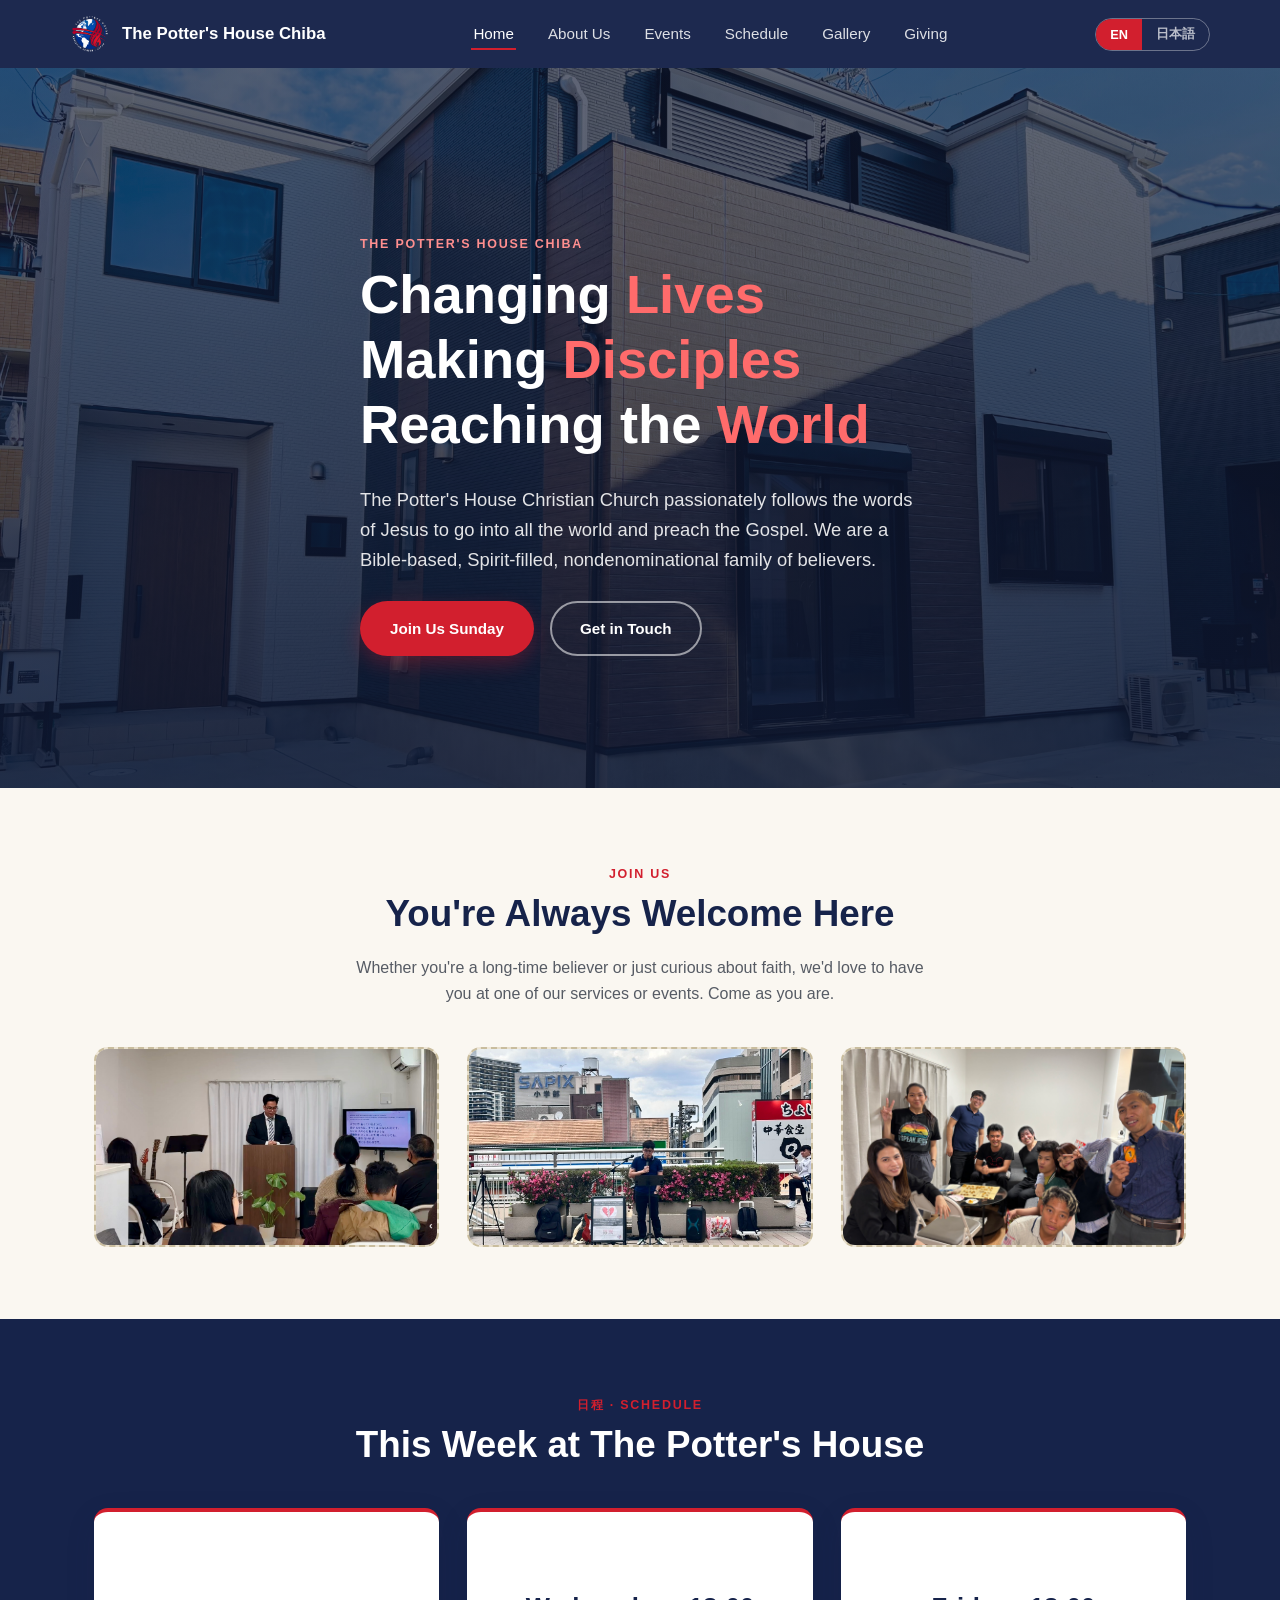
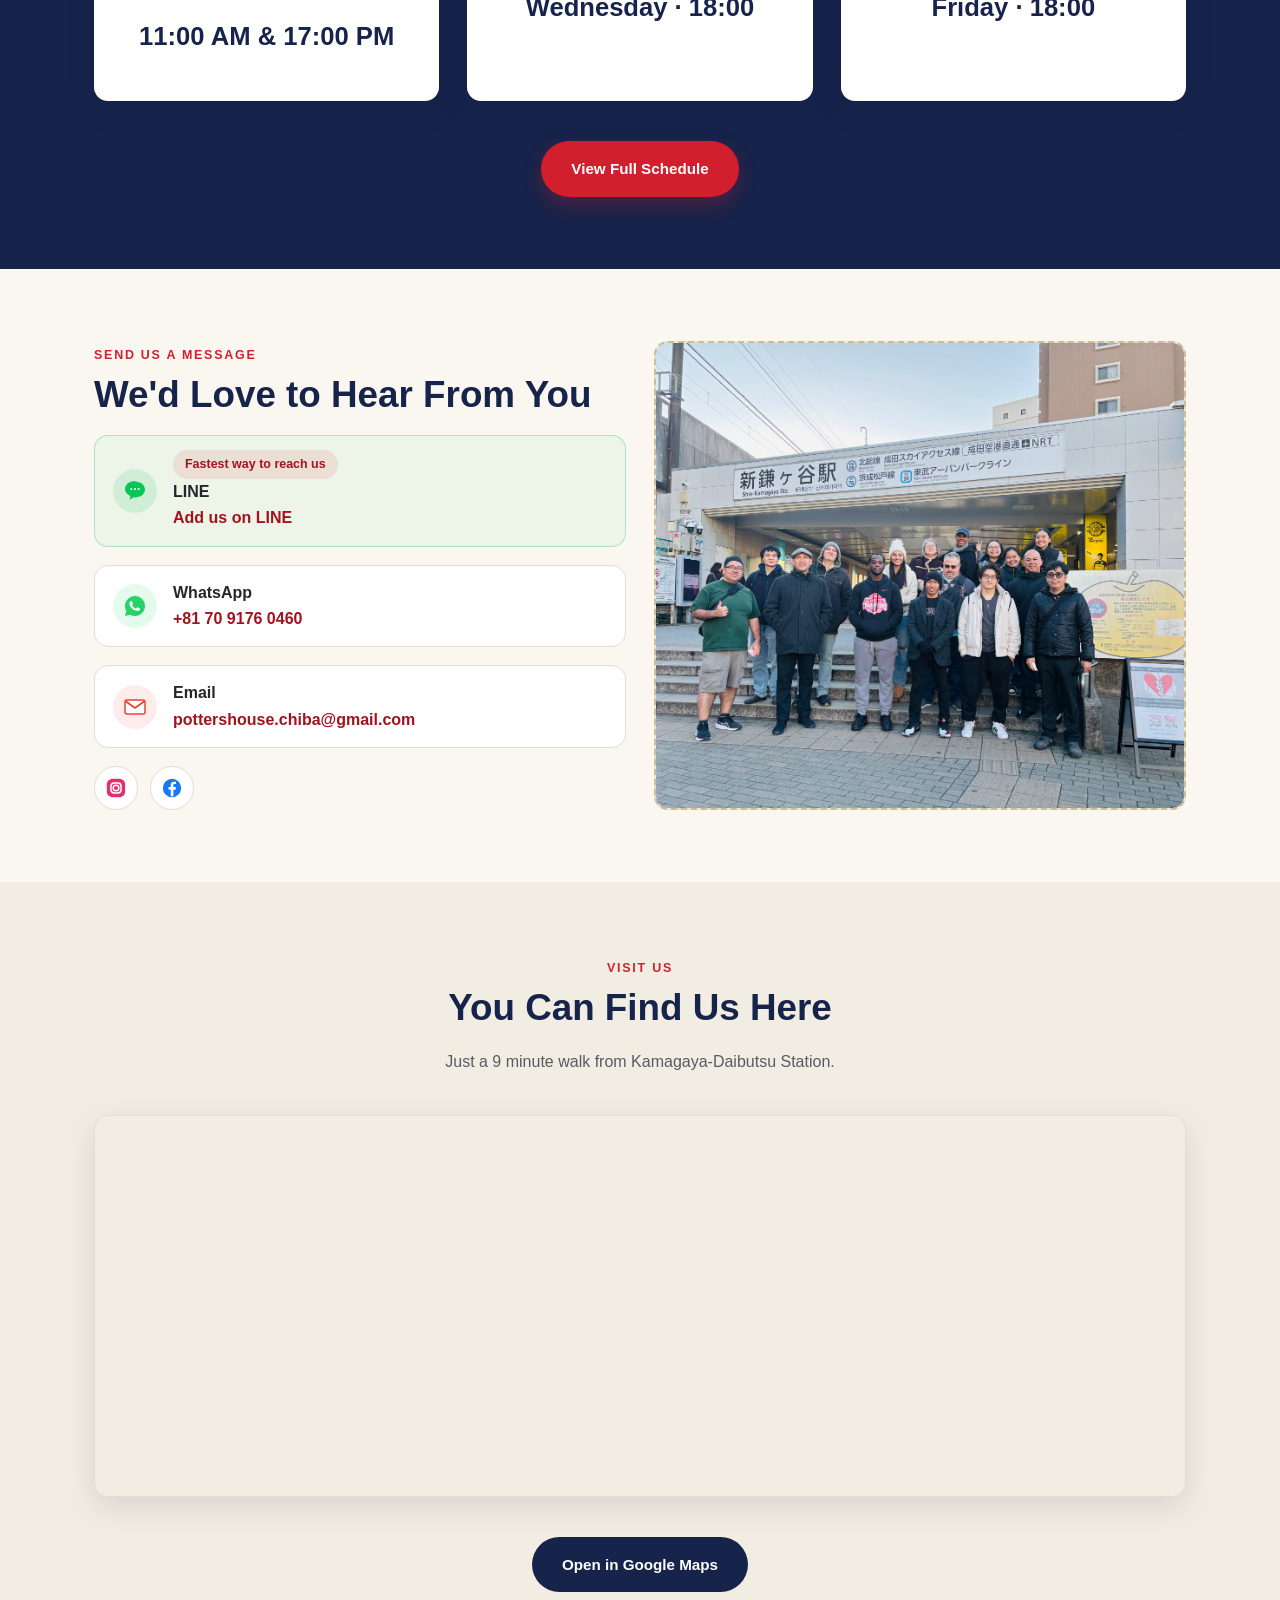
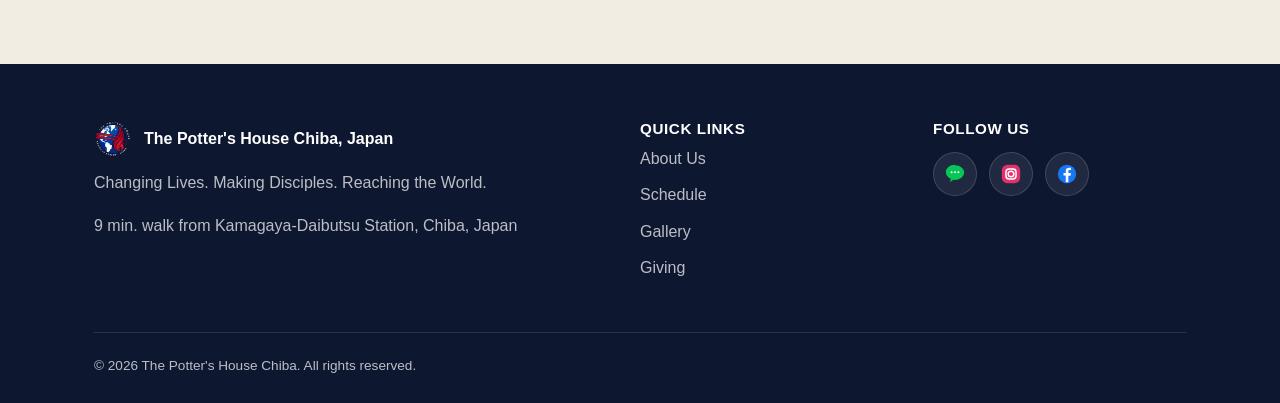
==== commit 287ea8b3: "Fix broken image references for GitHub Pages deployment Rename friday-1.JPG and station_street_preac" ====
--- a/index.html
+++ b/index.html
@@ -34,7 +34,7 @@
   </div>
 </header>
 
-<section class="hero" style="background-image: linear-gradient(rgba(14,23,48,.2), rgba(14,23,48,.2)), url('images/gallery/church-service-1.jpg');">
+<section class="hero" style="background-image: linear-gradient(rgba(14,23,48,.2), rgba(14,23,48,.2)), url('images/gallery/church.png');">
   <div class="container hero-inner">
     <span class="eyebrow" data-i18n="home.hero.eyebrow" style="color:#ff8f8f;">The Potter's House Chiba</span>
     <h1>
